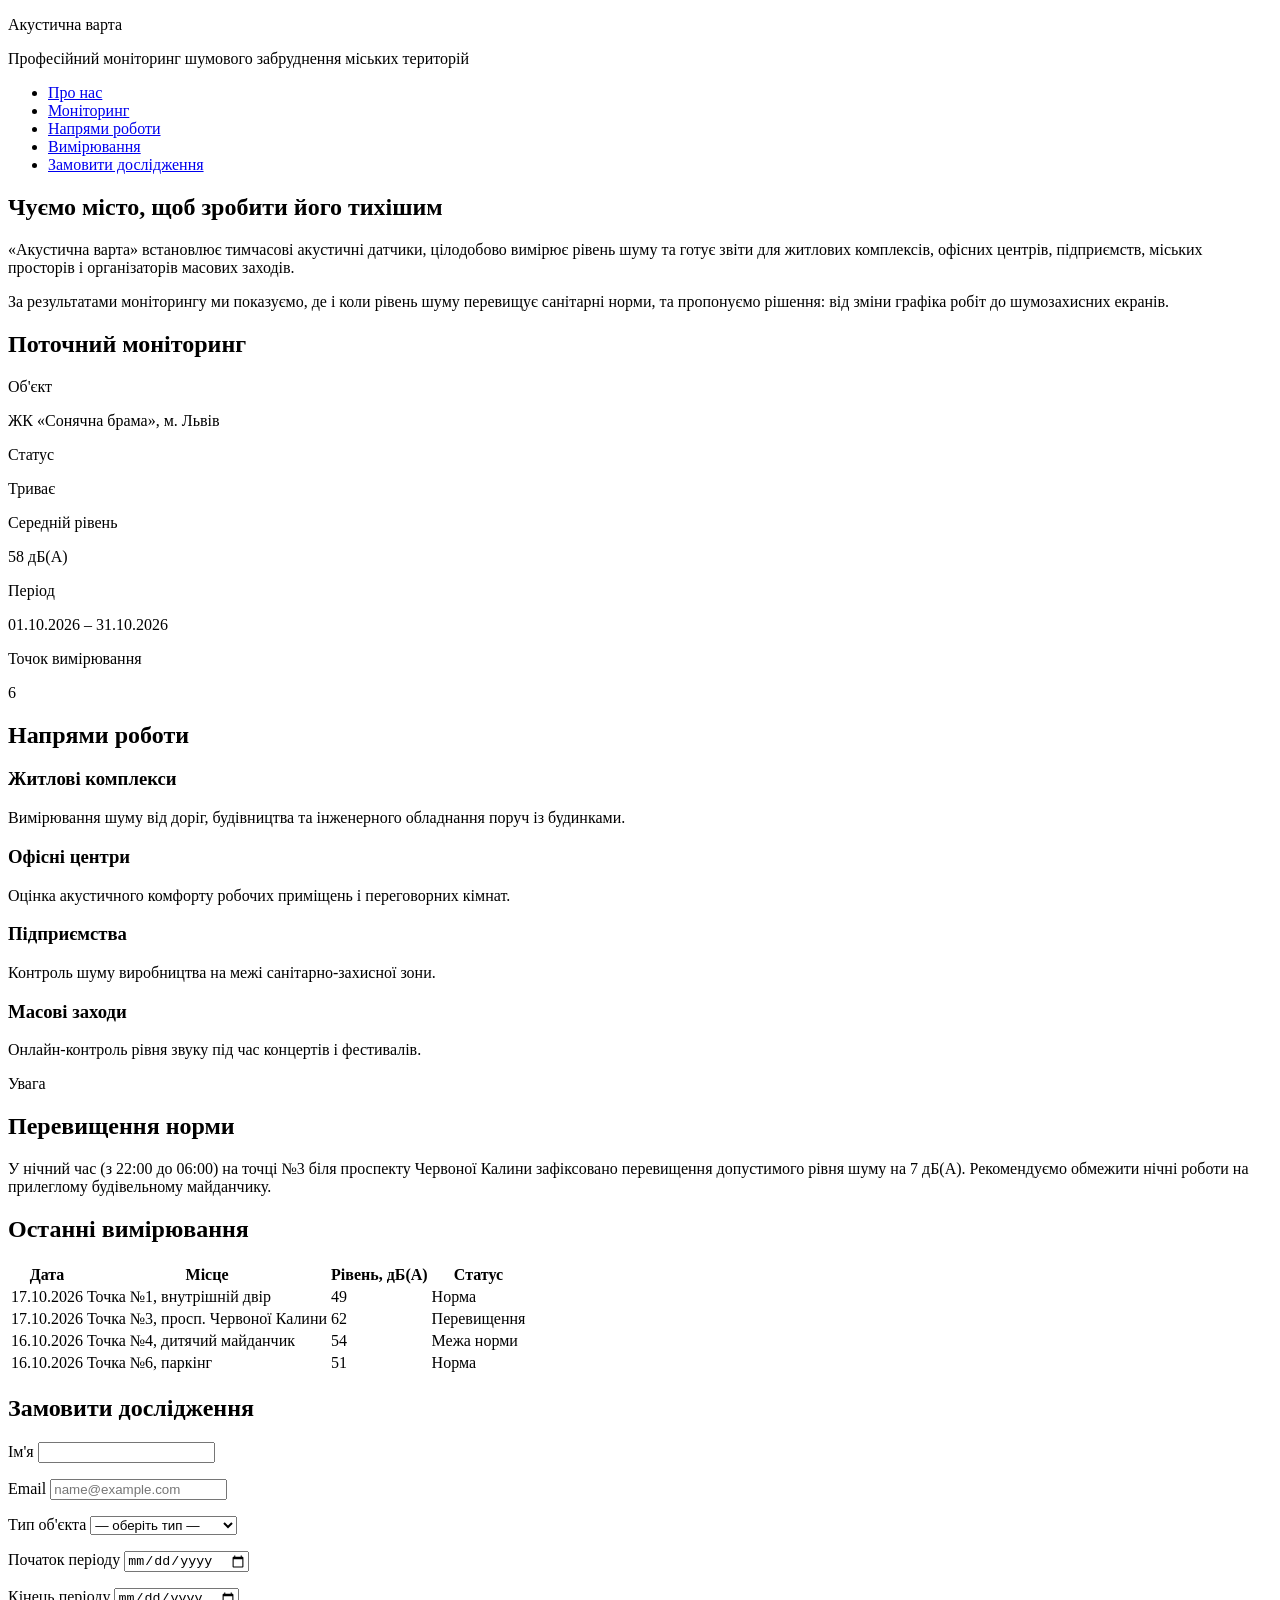
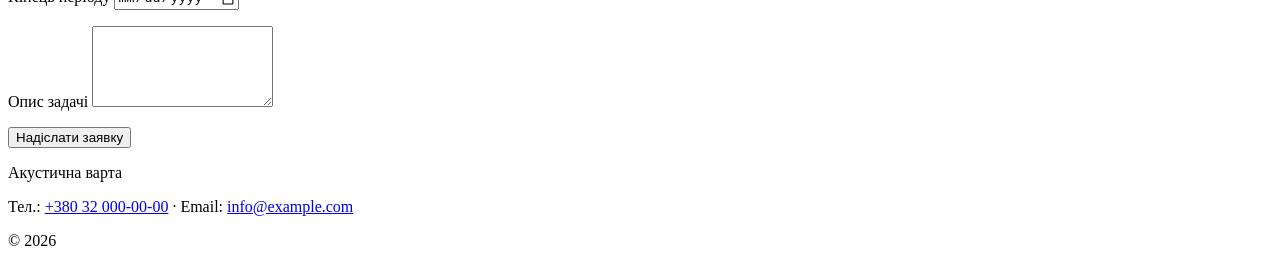
==== lab-2/index.html @ 37c16cc2 "Add lab 2: Acoustic Watch page structure" ====
<!DOCTYPE html>
<html lang="uk">
<head>
  <meta charset="UTF-8">
  <meta name="viewport" content="width=device-width, initial-scale=1">
  <title>Акустична варта — моніторинг шумового забруднення</title>
  <link rel="stylesheet" href="css/style.css">
</head>
<body>
  <header class="site-header">
    <div class="header-inner">
      <div class="sensor" aria-hidden="true">
        <span class="sensor-wave"></span>
      </div>
      <div class="brand">
        <p class="logo">Акустична варта</p>
        <p class="slogan">Професійний моніторинг шумового забруднення міських територій</p>
      </div>
    </div>
    <nav class="main-nav">
      <ul>
        <li><a href="#about">Про нас</a></li>
        <li><a href="#monitoring">Моніторинг</a></li>
        <li><a href="#services">Напрями роботи</a></li>
        <li><a href="#measurements">Вимірювання</a></li>
        <li><a href="#order">Замовити дослідження</a></li>
      </ul>
    </nav>
  </header>

  <main>
    <section id="about" class="section">
      <h1>Чуємо місто, щоб зробити його тихішим</h1>
      <p id="company-description">
        «Акустична варта» встановлює тимчасові акустичні датчики, цілодобово вимірює рівень
        шуму та готує звіти для житлових комплексів, офісних центрів, підприємств, міських
        просторів і організаторів масових заходів.
      </p>
      <p>
        За результатами моніторингу ми показуємо, де і коли рівень шуму перевищує санітарні
        норми, та пропонуємо рішення: від зміни графіка робіт до шумозахисних екранів.
      </p>
    </section>

    <section id="monitoring" class="section">
      <h2>Поточний моніторинг</h2>
      <div class="metric">
        <p class="metric-label">Об'єкт</p>
        <p class="metric-value metric-value-small">ЖК «Сонячна брама», м. Львів</p>
      </div>
      <div class="metric">
        <p class="metric-label">Статус</p>
        <p class="metric-value metric-value-small"><span class="status status-active">Триває</span></p>
      </div>
      <div class="metric">
        <p class="metric-label">Середній рівень</p>
        <p class="metric-value">58 <span class="unit">дБ(А)</span></p>
      </div>
      <div class="metric">
        <p class="metric-label">Період</p>
        <p class="metric-value metric-value-small">01.10.2026 – 31.10.2026</p>
      </div>
      <div class="metric">
        <p class="metric-label">Точок вимірювання</p>
        <p class="metric-value">6</p>
      </div>
    </section>

    <section id="services" class="section">
      <h2>Напрями роботи</h2>
      <article class="card">
        <h3>Житлові комплекси</h3>
        <p>Вимірювання шуму від доріг, будівництва та інженерного обладнання поруч із будинками.</p>
      </article>
      <article class="card">
        <h3>Офісні центри</h3>
        <p>Оцінка акустичного комфорту робочих приміщень і переговорних кімнат.</p>
      </article>
      <article class="card">
        <h3>Підприємства</h3>
        <p>Контроль шуму виробництва на межі санітарно-захисної зони.</p>
      </article>
      <article class="card">
        <h3>Масові заходи</h3>
        <p>Онлайн-контроль рівня звуку під час концертів і фестивалів.</p>
      </article>
    </section>

    <aside id="warning" class="warning">
      <span class="warning-badge">Увага</span>
      <h2>Перевищення норми</h2>
      <p id="warning-text" class="warning-text">
        У нічний час (з 22:00 до 06:00) на точці №3 біля проспекту Червоної Калини зафіксовано
        перевищення допустимого рівня шуму на 7 дБ(А). Рекомендуємо обмежити нічні роботи
        на прилеглому будівельному майданчику.
      </p>
    </aside>

    <section id="measurements" class="section">
      <h2>Останні вимірювання</h2>
      <table class="measurements-table">
        <thead>
          <tr>
            <th>Дата</th>
            <th>Місце</th>
            <th>Рівень, дБ(А)</th>
            <th>Статус</th>
          </tr>
        </thead>
        <tbody>
          <tr>
            <td>17.10.2026</td>
            <td>Точка №1, внутрішній двір</td>
            <td>49</td>
            <td><span class="status status-ok">Норма</span></td>
          </tr>
          <tr>
            <td>17.10.2026</td>
            <td>Точка №3, просп. Червоної Калини</td>
            <td>62</td>
            <td><span class="status status-danger">Перевищення</span></td>
          </tr>
          <tr>
            <td>16.10.2026</td>
            <td>Точка №4, дитячий майданчик</td>
            <td>54</td>
            <td><span class="status status-warn">Межа норми</span></td>
          </tr>
          <tr>
            <td>16.10.2026</td>
            <td>Точка №6, паркінг</td>
            <td>51</td>
            <td><span class="status status-ok">Норма</span></td>
          </tr>
        </tbody>
      </table>
    </section>

    <section id="order" class="section">
      <h2>Замовити дослідження</h2>
      <form class="order-form" method="get">
        <p>
          <label for="name">Ім'я</label>
          <input type="text" id="name" name="name" required>
        </p>
        <p>
          <label for="email">Email</label>
          <input type="email" id="email" name="email" placeholder="name@example.com" required>
        </p>
        <p>
          <label for="object-type">Тип об'єкта</label>
          <select id="object-type" name="object-type" required>
            <option value="">— оберіть тип —</option>
            <option value="residential">Житловий комплекс</option>
            <option value="office">Офісний центр</option>
            <option value="factory">Підприємство</option>
            <option value="public">Міський простір</option>
            <option value="event">Масовий захід</option>
          </select>
        </p>
        <p>
          <label for="period-start">Початок періоду</label>
          <input type="date" id="period-start" name="period-start" required>
        </p>
        <p>
          <label for="period-end">Кінець періоду</label>
          <input type="date" id="period-end" name="period-end" required>
        </p>
        <p>
          <label for="description">Опис задачі</label>
          <textarea id="description" name="description" rows="5"></textarea>
        </p>
        <p>
          <button type="submit" class="btn">Надіслати заявку</button>
        </p>
      </form>
    </section>
  </main>

  <footer class="site-footer">
    <p class="footer-name">Акустична варта</p>
    <p>Тел.: <a href="tel:+380320000000">+380 32 000-00-00</a> · Email: <a href="mailto:info@example.com">info@example.com</a></p>
    <p>© 2026</p>
  </footer>
</body>
</html>
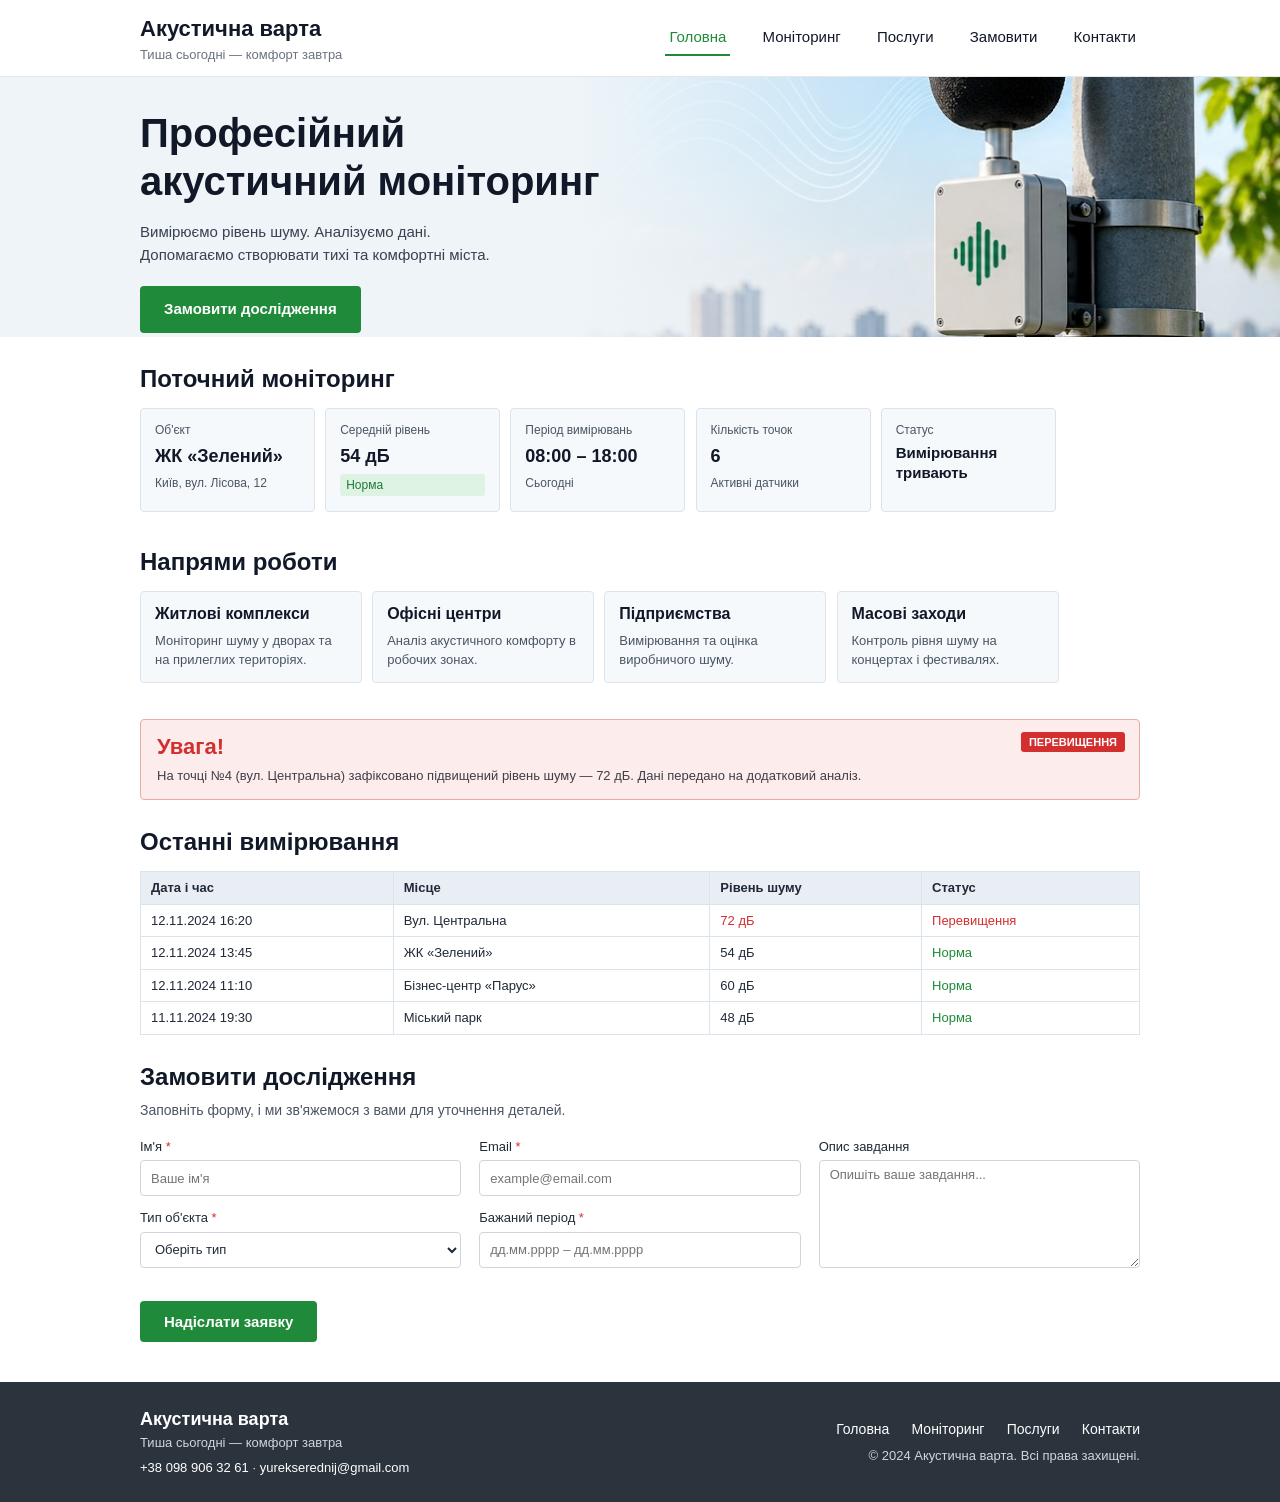
==== commit 959dce98: "Rework lab 2 page according to the mockup" ====
--- a/lab-2/index.html
+++ b/lab-2/index.html
@@ -3,184 +3,203 @@
 <head>
   <meta charset="UTF-8">
   <meta name="viewport" content="width=device-width, initial-scale=1">
-  <title>Акустична варта — моніторинг шумового забруднення</title>
+  <title>Акустична варта — професійний акустичний моніторинг</title>
   <link rel="stylesheet" href="css/style.css">
 </head>
 <body>
   <header class="site-header">
-    <div class="header-inner">
-      <div class="sensor" aria-hidden="true">
-        <span class="sensor-wave"></span>
-      </div>
+    <div class="container header-inner">
       <div class="brand">
         <p class="logo">Акустична варта</p>
-        <p class="slogan">Професійний моніторинг шумового забруднення міських територій</p>
+        <p class="slogan">Тиша сьогодні — комфорт завтра</p>
+      </div>
+      <nav class="main-nav">
+        <ul>
+          <li><a href="#hero" class="active">Головна</a></li>
+          <li><a href="#monitoring">Моніторинг</a></li>
+          <li><a href="#services">Послуги</a></li>
+          <li><a href="#order">Замовити</a></li>
+          <li><a href="#contacts">Контакти</a></li>
+        </ul>
+      </nav>
+    </div>
+  </header>
+
+  <main>
+    <section id="hero" class="hero">
+      <img class="hero-sensor" src="images/hero-sensor.jpg" width="710" height="680"
+           alt="Акустичний датчик з мікрофоном на стовпі на тлі міської забудови">
+      <div class="container hero-content">
+        <h1>Професійний<br>акустичний моніторинг</h1>
+        <p id="company-description">
+          Вимірюємо рівень шуму. Аналізуємо дані.<br>
+          Допомагаємо створювати тихі та комфортні міста.
+        </p>
+        <a href="#order" class="btn">Замовити дослідження</a>
+      </div>
+    </section>
+
+    <div class="container">
+      <section id="monitoring" class="section">
+        <h2>Поточний моніторинг</h2>
+        <div class="metric">
+          <p class="metric-label">Об'єкт</p>
+          <p class="metric-value">ЖК «Зелений»</p>
+          <p class="metric-note">Київ, вул. Лісова, 12</p>
+        </div>
+        <div class="metric">
+          <p class="metric-label">Середній рівень</p>
+          <p class="metric-value">54 <span class="unit">дБ</span></p>
+          <p class="metric-note"><span class="badge badge-ok">Норма</span></p>
+        </div>
+        <div class="metric">
+          <p class="metric-label">Період вимірювань</p>
+          <p class="metric-value">08:00 – 18:00</p>
+          <p class="metric-note">Сьогодні</p>
+        </div>
+        <div class="metric">
+          <p class="metric-label">Кількість точок</p>
+          <p class="metric-value">6</p>
+          <p class="metric-note">Активні датчики</p>
+        </div>
+        <div class="metric">
+          <p class="metric-label">Статус</p>
+          <p class="metric-value metric-value-status">Вимірювання тривають</p>
+        </div>
+      </section>
+
+      <section id="services" class="section">
+        <h2>Напрями роботи</h2>
+        <article class="card">
+          <h3>Житлові комплекси</h3>
+          <p>Моніторинг шуму у дворах та на прилеглих територіях.</p>
+        </article>
+        <article class="card">
+          <h3>Офісні центри</h3>
+          <p>Аналіз акустичного комфорту в робочих зонах.</p>
+        </article>
+        <article class="card">
+          <h3>Підприємства</h3>
+          <p>Вимірювання та оцінка виробничого шуму.</p>
+        </article>
+        <article class="card">
+          <h3>Масові заходи</h3>
+          <p>Контроль рівня шуму на концертах і фестивалях.</p>
+        </article>
+      </section>
+
+      <aside id="warning" class="warning">
+        <span class="warning-badge">Перевищення</span>
+        <h2>Увага!</h2>
+        <p id="warning-text" class="warning-text">
+          На точці №4 (вул. Центральна) зафіксовано підвищений рівень шуму — 72 дБ.
+          Дані передано на додатковий аналіз.
+        </p>
+      </aside>
+
+      <section id="measurements" class="section">
+        <h2>Останні вимірювання</h2>
+        <table class="measurements-table">
+          <thead>
+            <tr>
+              <th>Дата і час</th>
+              <th>Місце</th>
+              <th>Рівень шуму</th>
+              <th>Статус</th>
+            </tr>
+          </thead>
+          <tbody>
+            <tr>
+              <td>12.11.2024 16:20</td>
+              <td>Вул. Центральна</td>
+              <td class="level-danger">72 дБ</td>
+              <td class="status-danger">Перевищення</td>
+            </tr>
+            <tr>
+              <td>12.11.2024 13:45</td>
+              <td>ЖК «Зелений»</td>
+              <td>54 дБ</td>
+              <td class="status-ok">Норма</td>
+            </tr>
+            <tr>
+              <td>12.11.2024 11:10</td>
+              <td>Бізнес-центр «Парус»</td>
+              <td>60 дБ</td>
+              <td class="status-ok">Норма</td>
+            </tr>
+            <tr>
+              <td>11.11.2024 19:30</td>
+              <td>Міський парк</td>
+              <td>48 дБ</td>
+              <td class="status-ok">Норма</td>
+            </tr>
+          </tbody>
+        </table>
+      </section>
+
+      <section id="order" class="section">
+        <h2>Замовити дослідження</h2>
+        <p class="section-lead">Заповніть форму, і ми зв'яжемося з вами для уточнення деталей.</p>
+        <form class="order-form" method="get">
+          <div class="form-row">
+            <div class="form-col">
+              <p class="field">
+                <label for="name">Ім'я <span class="required">*</span></label>
+                <input type="text" id="name" name="name" placeholder="Ваше ім'я" required>
+              </p>
+              <p class="field">
+                <label for="object-type">Тип об'єкта <span class="required">*</span></label>
+                <select id="object-type" name="object-type" required>
+                  <option value="">Оберіть тип</option>
+                  <option value="residential">Житловий комплекс</option>
+                  <option value="office">Офісний центр</option>
+                  <option value="factory">Підприємство</option>
+                  <option value="event">Масовий захід</option>
+                </select>
+              </p>
+            </div>
+            <div class="form-col">
+              <p class="field">
+                <label for="email">Email <span class="required">*</span></label>
+                <input type="email" id="email" name="email" placeholder="example@email.com" required>
+              </p>
+              <p class="field">
+                <label for="period">Бажаний період <span class="required">*</span></label>
+                <input type="text" id="period" name="period" placeholder="дд.мм.рррр – дд.мм.рррр" required>
+              </p>
+            </div>
+            <div class="form-col">
+              <p class="field">
+                <label for="description">Опис завдання</label>
+                <textarea id="description" name="description" placeholder="Опишіть ваше завдання..."></textarea>
+              </p>
+            </div>
+          </div>
+          <button type="submit" class="btn">Надіслати заявку</button>
+        </form>
+      </section>
+    </div>
+  </main>
+
+  <footer id="contacts" class="site-footer">
+    <div class="container footer-inner">
+      <div class="footer-brand">
+        <p class="footer-name">Акустична варта</p>
+        <p class="footer-slogan">Тиша сьогодні — комфорт завтра</p>
+        <p class="footer-contacts">
+          <a href="tel:+380989063261">+38 098 906 32 61</a> ·
+          <a href="mailto:yurekserednij@gmail.com">yurekserednij@gmail.com</a>
+        </p>      </div>
+      <div class="footer-right">
+        <nav class="footer-nav">
+          <a href="#hero">Головна</a>
+          <a href="#monitoring">Моніторинг</a>
+          <a href="#services">Послуги</a>
+          <a href="#contacts">Контакти</a>
+        </nav>
+        <p class="copyright">© 2024 Акустична варта. Всі права захищені.</p>
       </div>
     </div>
-    <nav class="main-nav">
-      <ul>
-        <li><a href="#about">Про нас</a></li>
-        <li><a href="#monitoring">Моніторинг</a></li>
-        <li><a href="#services">Напрями роботи</a></li>
-        <li><a href="#measurements">Вимірювання</a></li>
-        <li><a href="#order">Замовити дослідження</a></li>
-      </ul>
-    </nav>
-  </header>
-
-  <main>
-    <section id="about" class="section">
-      <h1>Чуємо місто, щоб зробити його тихішим</h1>
-      <p id="company-description">
-        «Акустична варта» встановлює тимчасові акустичні датчики, цілодобово вимірює рівень
-        шуму та готує звіти для житлових комплексів, офісних центрів, підприємств, міських
-        просторів і організаторів масових заходів.
-      </p>
-      <p>
-        За результатами моніторингу ми показуємо, де і коли рівень шуму перевищує санітарні
-        норми, та пропонуємо рішення: від зміни графіка робіт до шумозахисних екранів.
-      </p>
-    </section>
-
-    <section id="monitoring" class="section">
-      <h2>Поточний моніторинг</h2>
-      <div class="metric">
-        <p class="metric-label">Об'єкт</p>
-        <p class="metric-value metric-value-small">ЖК «Сонячна брама», м. Львів</p>
-      </div>
-      <div class="metric">
-        <p class="metric-label">Статус</p>
-        <p class="metric-value metric-value-small"><span class="status status-active">Триває</span></p>
-      </div>
-      <div class="metric">
-        <p class="metric-label">Середній рівень</p>
-        <p class="metric-value">58 <span class="unit">дБ(А)</span></p>
-      </div>
-      <div class="metric">
-        <p class="metric-label">Період</p>
-        <p class="metric-value metric-value-small">01.10.2026 – 31.10.2026</p>
-      </div>
-      <div class="metric">
-        <p class="metric-label">Точок вимірювання</p>
-        <p class="metric-value">6</p>
-      </div>
-    </section>
-
-    <section id="services" class="section">
-      <h2>Напрями роботи</h2>
-      <article class="card">
-        <h3>Житлові комплекси</h3>
-        <p>Вимірювання шуму від доріг, будівництва та інженерного обладнання поруч із будинками.</p>
-      </article>
-      <article class="card">
-        <h3>Офісні центри</h3>
-        <p>Оцінка акустичного комфорту робочих приміщень і переговорних кімнат.</p>
-      </article>
-      <article class="card">
-        <h3>Підприємства</h3>
-        <p>Контроль шуму виробництва на межі санітарно-захисної зони.</p>
-      </article>
-      <article class="card">
-        <h3>Масові заходи</h3>
-        <p>Онлайн-контроль рівня звуку під час концертів і фестивалів.</p>
-      </article>
-    </section>
-
-    <aside id="warning" class="warning">
-      <span class="warning-badge">Увага</span>
-      <h2>Перевищення норми</h2>
-      <p id="warning-text" class="warning-text">
-        У нічний час (з 22:00 до 06:00) на точці №3 біля проспекту Червоної Калини зафіксовано
-        перевищення допустимого рівня шуму на 7 дБ(А). Рекомендуємо обмежити нічні роботи
-        на прилеглому будівельному майданчику.
-      </p>
-    </aside>
-
-    <section id="measurements" class="section">
-      <h2>Останні вимірювання</h2>
-      <table class="measurements-table">
-        <thead>
-          <tr>
-            <th>Дата</th>
-            <th>Місце</th>
-            <th>Рівень, дБ(А)</th>
-            <th>Статус</th>
-          </tr>
-        </thead>
-        <tbody>
-          <tr>
-            <td>17.10.2026</td>
-            <td>Точка №1, внутрішній двір</td>
-            <td>49</td>
-            <td><span class="status status-ok">Норма</span></td>
-          </tr>
-          <tr>
-            <td>17.10.2026</td>
-            <td>Точка №3, просп. Червоної Калини</td>
-            <td>62</td>
-            <td><span class="status status-danger">Перевищення</span></td>
-          </tr>
-          <tr>
-            <td>16.10.2026</td>
-            <td>Точка №4, дитячий майданчик</td>
-            <td>54</td>
-            <td><span class="status status-warn">Межа норми</span></td>
-          </tr>
-          <tr>
-            <td>16.10.2026</td>
-            <td>Точка №6, паркінг</td>
-            <td>51</td>
-            <td><span class="status status-ok">Норма</span></td>
-          </tr>
-        </tbody>
-      </table>
-    </section>
-
-    <section id="order" class="section">
-      <h2>Замовити дослідження</h2>
-      <form class="order-form" method="get">
-        <p>
-          <label for="name">Ім'я</label>
-          <input type="text" id="name" name="name" required>
-        </p>
-        <p>
-          <label for="email">Email</label>
-          <input type="email" id="email" name="email" placeholder="name@example.com" required>
-        </p>
-        <p>
-          <label for="object-type">Тип об'єкта</label>
-          <select id="object-type" name="object-type" required>
-            <option value="">— оберіть тип —</option>
-            <option value="residential">Житловий комплекс</option>
-            <option value="office">Офісний центр</option>
-            <option value="factory">Підприємство</option>
-            <option value="public">Міський простір</option>
-            <option value="event">Масовий захід</option>
-          </select>
-        </p>
-        <p>
-          <label for="period-start">Початок періоду</label>
-          <input type="date" id="period-start" name="period-start" required>
-        </p>
-        <p>
-          <label for="period-end">Кінець періоду</label>
-          <input type="date" id="period-end" name="period-end" required>
-        </p>
-        <p>
-          <label for="description">Опис задачі</label>
-          <textarea id="description" name="description" rows="5"></textarea>
-        </p>
-        <p>
-          <button type="submit" class="btn">Надіслати заявку</button>
-        </p>
-      </form>
-    </section>
-  </main>
-
-  <footer class="site-footer">
-    <p class="footer-name">Акустична варта</p>
-    <p>Тел.: <a href="tel:+380320000000">+380 32 000-00-00</a> · Email: <a href="mailto:info@example.com">info@example.com</a></p>
-    <p>© 2026</p>
   </footer>
 </body>
 </html>
--- a/lab-2/css/style.css
+++ b/lab-2/css/style.css
@@ -0,0 +1,446 @@
+/* ===== Універсальний селектор: скидання відступів ===== */
+* {
+  margin: 0;
+  padding: 0;
+}
+
+/* ===== Селектори елемента ===== */
+/* Базовий розмір шрифту як у браузера (16px), далі розміри в rem */
+html {
+  font-size: 100%;
+}
+
+body {
+  font-family: "Segoe UI", Arial, Helvetica, sans-serif;
+  font-size: 0.9375rem;
+  line-height: 1.5;
+  color: #1f2937;
+  background: #ffffff;
+}
+
+/* ===== Групування селекторів ===== */
+h1, h2, h3 {
+  color: #111827;
+  font-weight: 600;
+  line-height: 1.2;
+}
+
+h1 {
+  font-size: 2.5rem;
+  margin-bottom: 16px;
+}
+
+h2 {
+  font-size: 1.5rem;
+  margin-bottom: 14px;
+}
+
+h3 {
+  font-size: 1rem;
+  margin-bottom: 8px;
+}
+
+p {
+  color: #1f2937;
+}
+
+a {
+  color: #1f8a3a;
+}
+
+.container {
+  max-width: 1000px;
+  margin: 0 auto;
+  padding: 0 24px;
+}
+
+/* ===== Header ===== */
+.site-header {
+  background: #ffffff;
+  border-bottom: 1px solid #e5e7eb;
+}
+
+.header-inner {
+  display: flex;
+  justify-content: space-between;
+  align-items: center;
+  height: 76px;
+}
+
+.logo {
+  font-size: 1.375rem;
+  font-weight: 700;
+  color: #111827;
+}
+
+.slogan {
+  font-size: 0.8125rem;
+  color: #6b7280;
+}
+
+.main-nav ul {
+  list-style: none;
+}
+
+/* Пункти меню — inline-block, посилання — block */
+.main-nav li {
+  display: inline-block;
+  margin-left: 24px;
+}
+
+.main-nav a {
+  display: block;
+  padding: 6px 4px;
+  color: #111827;
+  text-decoration: none;
+  border-bottom: 2px solid transparent;
+  transition: color 0.3s ease, border-color 0.3s ease;
+}
+
+.main-nav a:hover,
+.main-nav a.active {
+  color: #1f8a3a;
+  border-bottom-color: #1f8a3a;
+}
+
+/* ===== Hero: фото датчика з position і transform ===== */
+.hero {
+  position: relative;
+  overflow: hidden;
+  height: 260px;
+  background: #eef4f8;
+}
+
+.hero-sensor {
+  position: absolute;
+  top: 0;
+  right: 0;
+  width: 55%;
+  height: 100%;
+  object-fit: cover;
+  object-position: right center;
+  transform: scale(1);
+  transition: transform 0.6s ease;
+}
+
+/* Плавний перехід фото у фон зліва */
+.hero::after {
+  content: "";
+  position: absolute;
+  top: 0;
+  right: 25%;
+  width: 30%;
+  height: 100%;
+  background: linear-gradient(to right, #eef4f8, rgba(238, 244, 248, 0));
+}
+
+.hero:hover .hero-sensor {
+  transform: scale(1.05);
+}
+
+.hero-content {
+  position: relative;
+  z-index: 1;
+  padding-top: 32px;
+}
+
+/* ===== Селектор id ===== */
+#company-description {
+  font-size: 0.9375rem;
+  color: #374151;
+  margin-bottom: 20px;
+}
+
+/* ===== Кнопка: зміна кольору при наведенні з transition ===== */
+.btn {
+  display: inline-block;
+  padding: 12px 24px;
+  border: none;
+  border-radius: 4px;
+  background-color: #1f8a3a;
+  color: #ffffff;
+  font-family: inherit;
+  font-size: 0.9375rem;
+  font-weight: 600;
+  text-decoration: none;
+  cursor: pointer;
+  transition: background-color 0.3s ease, transform 0.3s ease;
+}
+
+.btn:hover {
+  background-color: #145c27;
+  transform: translateY(-2px);
+}
+
+/* ===== Секції ===== */
+.section {
+  margin-top: 28px;
+}
+
+.section-lead {
+  font-size: 0.875rem;
+  color: #4b5563;
+  margin: -6px 0 16px;
+}
+
+/* ===== Картки моніторингу: Box Model + box-sizing ===== */
+.metric {
+  display: inline-block;
+  vertical-align: top;
+  box-sizing: border-box;
+  width: 175px;
+  height: 104px;
+  padding: 12px 14px;
+  margin: 0 6px 8px 0;
+  border: 1px solid #dbe4ec;
+  border-radius: 4px;
+  background: #f5f9fc;
+}
+
+.metric-label {
+  font-size: 0.75rem;
+  color: #4b5563;
+  margin-bottom: 4px;
+}
+
+.metric-value {
+  font-size: 1.125rem;
+  font-weight: 700;
+  color: #111827;
+  margin-bottom: 4px;
+}
+
+.metric-value-status {
+  font-size: 0.9375rem;
+  line-height: 1.35;
+}
+
+.metric-note {
+  font-size: 0.75rem;
+  color: #4b5563;
+}
+
+.unit {
+  display: inline;
+}
+
+.badge {
+  display: block;
+  padding: 2px 6px;
+  border-radius: 3px;
+  font-size: 0.75rem;
+}
+
+.badge-ok {
+  background: #dff3e4;
+  color: #1f7a35;
+}
+
+/* ===== Картки напрямів: спільний клас, inline-block, transition ===== */
+.card {
+  display: inline-block;
+  vertical-align: top;
+  box-sizing: border-box;
+  width: 222px;
+  height: 92px;
+  padding: 12px 14px;
+  margin: 0 6px 8px 0;
+  border: 1px solid #dbe4ec;
+  border-radius: 4px;
+  background: #f5f9fc;
+  transition: transform 0.3s ease, box-shadow 0.3s ease;
+}
+
+.card:hover {
+  transform: translateY(-4px);
+  box-shadow: 0 6px 14px rgba(17, 24, 39, 0.12);
+}
+
+.card p {
+  font-size: 0.8125rem;
+  color: #4b5563;
+}
+
+/* ===== Попередження: position relative + absolute ===== */
+.warning {
+  position: relative;
+  margin-top: 28px;
+  padding: 14px 16px;
+  border: 1px solid #f2a7a7;
+  border-radius: 4px;
+  background: #fdecec;
+}
+
+.warning h2 {
+  color: #d32f2f;
+  font-size: 1.375rem;
+  margin-bottom: 6px;
+}
+
+/* Маленька позначка статусу в правому верхньому куті */
+.warning-badge {
+  position: absolute;
+  top: 12px;
+  right: 14px;
+  padding: 2px 8px;
+  border-radius: 3px;
+  background: #d32f2f;
+  color: #ffffff;
+  font-size: 0.6875rem;
+  font-weight: 600;
+  text-transform: uppercase;
+}
+
+/*
+  Навмисний конфлікт правил для аналізу cascade і specificity.
+  Абзац #warning-text одночасно потрапляє під три правила:
+    p                       — specificity (0,0,1) → колір #1f2937
+    .warning .warning-text  — specificity (0,2,0) → колір #d32f2f
+    #warning-text           — specificity (1,0,0) → колір #3f3f46
+  Перемагає селектор id, хоча правило класів записане нижче.
+*/
+#warning-text {
+  color: #3f3f46;
+}
+
+.warning .warning-text {
+  color: #d32f2f;
+  font-size: 0.8125rem;
+}
+
+/* ===== Таблиця вимірювань ===== */
+.measurements-table {
+  width: 100%;
+  border-collapse: collapse;
+  border: 1px solid #dbe4ec;
+  font-size: 0.8125rem;
+}
+
+.measurements-table th,
+.measurements-table td {
+  padding: 6px 10px;
+  border: 1px solid #dbe4ec;
+  text-align: left;
+}
+
+.measurements-table th {
+  background: #e8eef4;
+  font-weight: 600;
+}
+
+.level-danger,
+.status-danger {
+  color: #d32f2f;
+}
+
+.status-ok {
+  color: #1f8a3a;
+}
+
+/* ===== Форма ===== */
+/* Три колонки форми — flex */
+.form-row {
+  display: flex;
+  gap: 18px;
+  margin-bottom: 14px;
+}
+
+.form-col {
+  flex: 1;
+}
+
+.field {
+  margin-bottom: 12px;
+}
+
+.order-form label {
+  display: block;
+  font-size: 0.8125rem;
+  margin-bottom: 4px;
+}
+
+.required {
+  display: inline;
+  color: #d32f2f;
+}
+
+/* ===== Селектори атрибута ===== */
+input[type="text"],
+input[type="email"],
+select,
+textarea {
+  box-sizing: border-box;
+  width: 100%;
+  height: 36px;
+  padding: 6px 10px;
+  border: 1px solid #d1d5db;
+  border-radius: 4px;
+  background: #ffffff;
+  font-family: inherit;
+  font-size: 0.8125rem;
+  color: #1f2937;
+}
+
+textarea {
+  height: 108px;
+  resize: vertical;
+}
+
+input[type="email"]:focus,
+input[type="text"]:focus,
+select:focus,
+textarea:focus {
+  outline: none;
+  border-color: #1f8a3a;
+}
+
+/* ===== Footer ===== */
+.site-footer {
+  margin-top: 40px;
+  padding: 24px 0;
+  background: #2b333d;
+}
+
+.footer-inner {
+  display: flex;
+  justify-content: space-between;
+  align-items: center;
+}
+
+.site-footer p {
+  color: #d1d5db;
+  font-size: 0.8125rem;
+}
+
+.site-footer .footer-name {
+  color: #ffffff;
+  font-size: 1.125rem;
+  font-weight: 700;
+}
+
+.site-footer a {
+  color: #ffffff;
+  text-decoration: none;
+}
+
+.footer-right {
+  text-align: right;
+}
+
+.footer-nav a {
+  display: inline-block;
+  margin-left: 18px;
+  font-size: 0.875rem;
+}
+
+.footer-nav a:hover {
+  text-decoration: underline;
+}
+
+.copyright {
+  margin-top: 6px;
+}
+
+.footer-contacts {
+  margin-top: 6px;
+}
